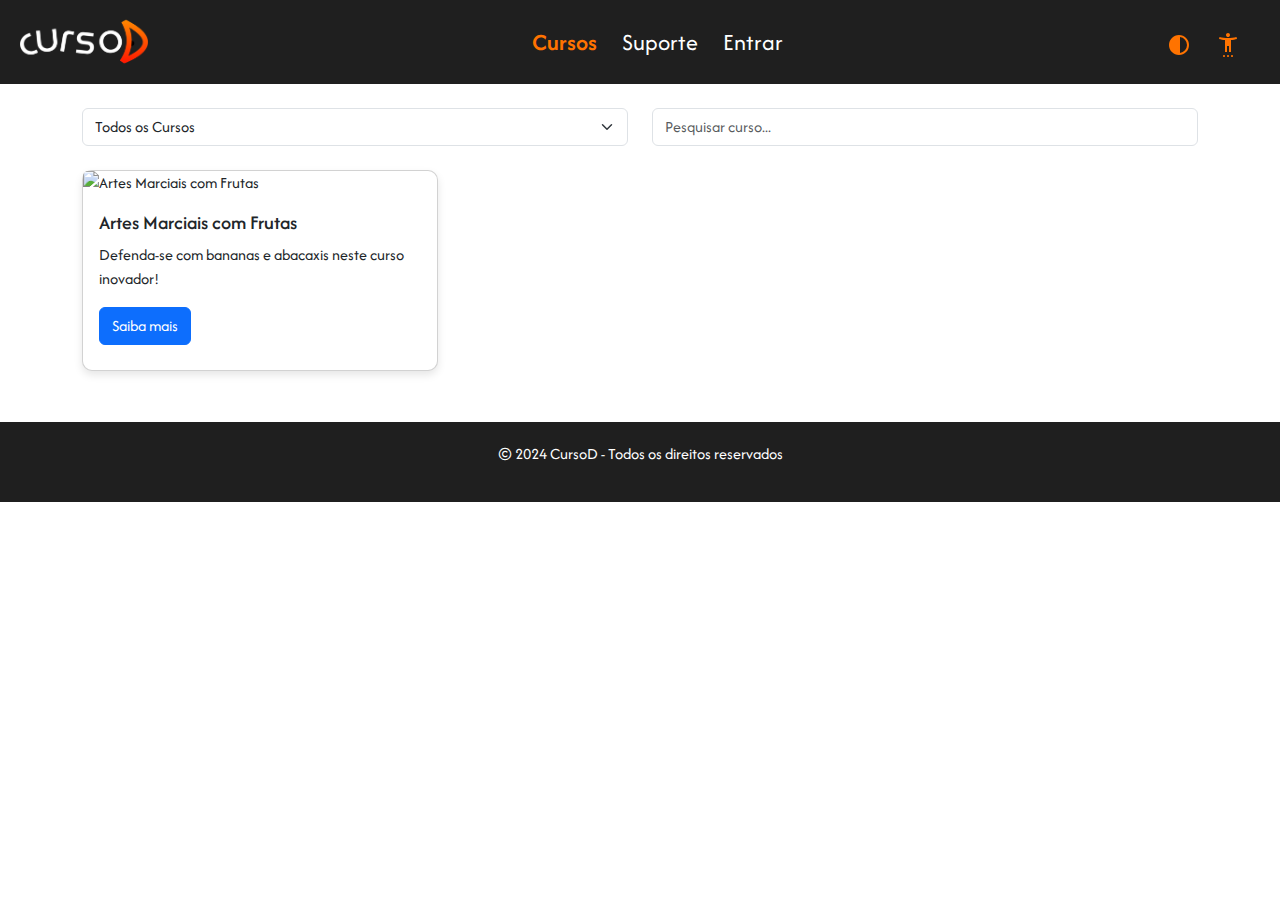
==== pages/cursos.html @ c100751e "ajustando links de pastas e arquivos, e organizando arquivos" ====
<!DOCTYPE html>
<html lang="pt-br">

<head>
  <meta charset="UTF-8">
  <meta name="viewport" content="width=device-width, initial-scale=1.0">
  <title>CursoD - Catálogo</title>

  <link href="https://cdn.jsdelivr.net/npm/bootstrap@5.3.0/dist/css/bootstrap.min.css" rel="stylesheet">
  <link href="/pages/customs/style.css" rel="stylesheet">

</head>

<body class="light-mode">

  <!-- Header -->
  <header class="header">
    <a href="/pages/index.html" class="logo"><img src="/icons/cursod-black.png"></a>
    <nav>
      <a id="cursos" style="color:rgb(255, 115, 0); font-weight:600; cursor:default">Cursos</a>
      <a href="/pages/suporte.html" id="suporte">Suporte</a>
      <a href="/pages/entrar.html" id="entrar">Entrar</a>
    </nav>
    <div>
      <a title="Acessibilidade" onclick="toggleMode()" id="modo"><img src="/icons/modo.svg"></a>
      <a title="Acessibilidade" onclick="openAcessibilidade()" id="acessibilidade"><img src="/icons/acessibilidade.svg"></a>
    </div>
  </header>

  <!-- Acessibilidade Menu -->
  <div class="acessibilidade-menu d-none" id="acessibilidadeMenu">
    <button class="btn btn-dark" onclick="toggleDaltonismo()">Modo Daltonismo</button>
    <button class="btn btn-dark" onclick="toggleCegos()">Modo Cegos</button>
  </div>

  <!-- Filtros e Pesquisa -->
  <section class="container my-4">
    <div class="row mb-3">
      <div class="col-md-6">
        <select id="filter" class="form-select" onchange="filterCourses()">
          <option value="all" selected>Todos os Cursos</option>
          <option value="defesa">Defesa Pessoal</option>
          <option value="culinaria">Culinária</option>
          <option value="arte">Arte</option>
          <option value="desenvolvimento-pessoal">Desenvolvimento Pessoal</option>
        </select>
      </div>
      <div class="col-md-6">
        <input type="text" id="search" class="form-control" placeholder="Pesquisar curso..." onkeyup="searchCourses()">
      </div>
    </div>
  </section>

  <!-- Lista de Cursos -->
  <section class="container">
    <div class="row" id="coursesList">
      <!-- Card 1 -->
      <div class="col-md-4 course-card" data-type="defesa">
        <div class="card card-custom">
          <img src="fruit-martial-arts.jpg" class="card-img-top" alt="Artes Marciais com Frutas">
          <div class="card-body">
            <h5 class="card-title">Artes Marciais com Frutas</h5>
            <p class="card-text">Defenda-se com bananas e abacaxis neste curso inovador!</p>
            <a href="#" class="btn btn-primary">Saiba mais</a>
          </div>
        </div>
      </div>
      <!-- Outros cursos... -->
    </div>
  </section>

  <footer class="footer">
    <p>&copy; 2024 CursoD - Todos os direitos reservados</p>
  </footer>

  <script src="https://cdn.jsdelivr.net/npm/bootstrap@5.3.0/dist/js/bootstrap.bundle.min.js"></script>
  <script src="/pages/customs/custom.js"></script>
</body>

</html>
---- pages/customs/style.css ----
@import url('https://fonts.googleapis.com/css2?family=Afacad+Flux:wght@100..1000&display=swap');

body {
    font-family: 'Afacad Flux', sans-serif;
    margin: 0;
    padding: 0;
    overflow-x: hidden;
}

.header {
    background-color: #1f1f1f;
    color: white;
    padding: 10px 20px;
    display: flex;
    justify-content: space-between;
    align-items: center;
    font-size: 1.5rem;
}

.header a {
    color: white;
    margin-right: 20px;
    text-decoration: none;
}

.header a:hover {
    color: rgb(255, 115, 0);
    font-weight: 600;
    cursor: pointer;
}

.header img {
    max-width: 8rem;
}

.toggle-mode {
    margin-left: 20px;
}

.footer {
    background-color: #1f1f1f;
    color: white;
    text-align: center;
    padding: 20px;
    position: relative;
    width: 100%;
    margin-top: 40px;
}

.card-custom {
    border-radius: 10px;
    box-shadow: 0 4px 8px rgba(0, 0, 0, 0.1);
    margin-bottom: 20px;
}

.dark-mode {
    color: #fff;

    .header {
        background-color: #fff;
        color: #1f1f1f;
    }

    .header a {
        color: #1f1f1f;
    }

    .header a:hover {
        color: rgb(255, 115, 0);
        font-weight: 600;
    }
}

.light-mode {
    background-color: #fff;
    color: #1f1f1f;
}

/* Acessibilidade */
.acessibilidade-menu {
    position: fixed;
    top: 6rem;
    right: 0.4rem;
    z-index: 1700;
    margin-bottom: 1rem;
    width: 10rem;
}

.btn-acessibilidade {
    margin-left: 10px;
}

/* Centraliza logo e slogan */
.main-container {
    display: flex;
    flex-direction: column;
    margin-top: 10rem;
    justify-content:unset;
    align-items: center;
    height: 50vh;
    text-align: center;
}

.main-container img {
    max-width: 40rem;
    margin-bottom: 20px;
}

.logo-container{
    height: 30vh;
}

.slogan {
    font-size: 2.5rem;
    color: #333;
}

/* Seções de navegação */
.section {
    padding: 80px 20px;
    text-align: center;
    background-color: #1f1f1f;
    margin-top: 10rem;
    justify-content:unset;
    color: #1f1f1f;
    height: 100%;
    transition: background-color 0.7s ease;
    background: linear-gradient(to bottom, #fff, #9b9b9b 25%, #1f1f1f 80%);
}

.section:nth-of-type(even) {
    background-color: #fff;
}

.section h5 {
    font-size: 2.3rem;
    font-weight: 600;
    color: rgb(255, 115, 0);
    margin-bottom: 1rem;
}

.section h2 {
    font-size: 3rem;
    font-weight: 700;
    color: rgb(255, 115, 0);
    margin-bottom: 3rem;
}

.section p {
    font-size: 2rem;
    margin-bottom: 20px;
}

.section a {
    font-size: 1.1rem;
    color: rgb(255, 115, 0);
    text-decoration: none;
}

.section a:hover {
    text-decoration: underline;
}

.card-grid{
    margin-top: 8rem;
}

.card {
    height: 95%;
}

.footer {
    background-color: #1f1f1f;
    color: white;
    text-align: center;
    padding: 20px;
}
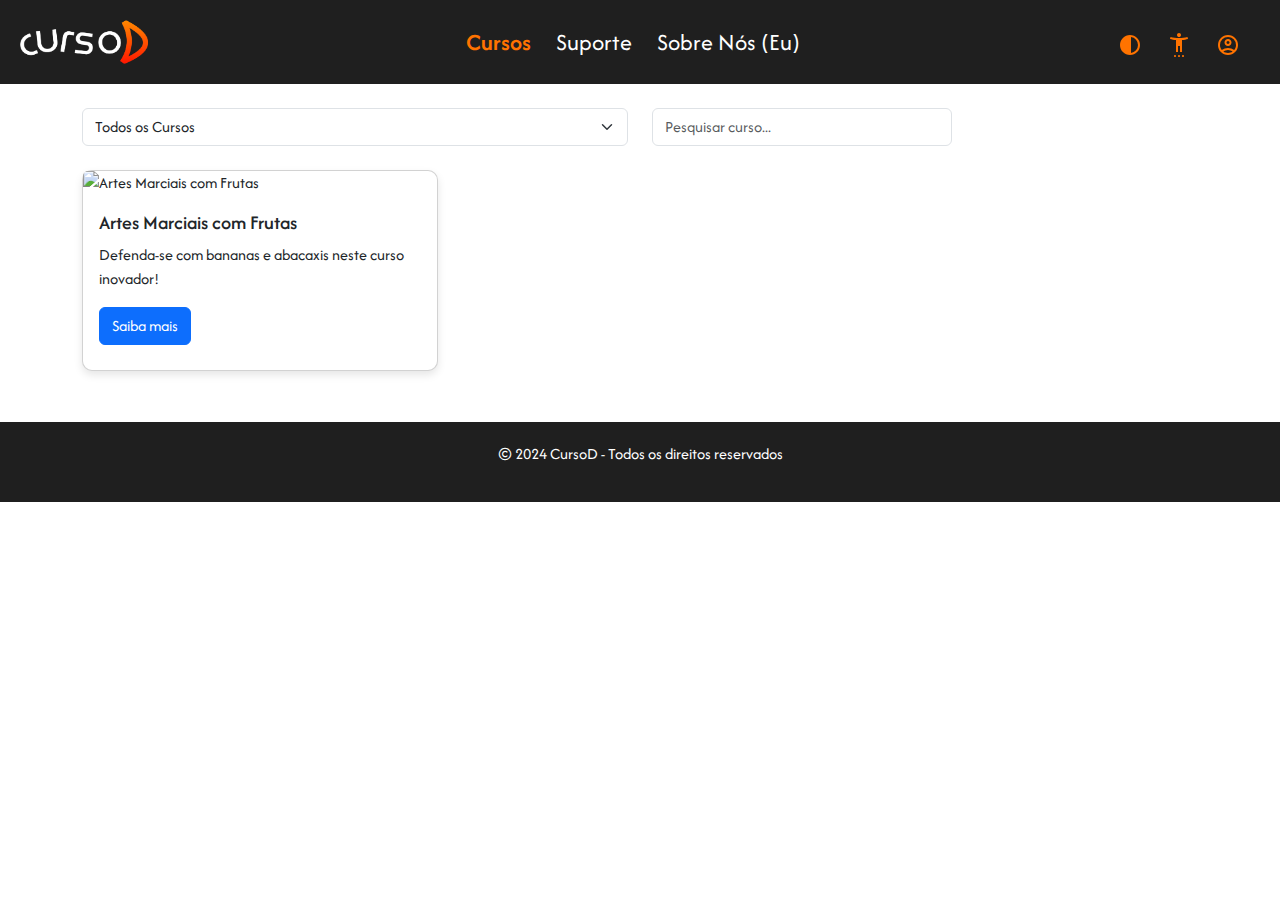
==== commit 9f1b346c: "fazendo funcionalidades" ====
--- a/pages/cursos.html
+++ b/pages/cursos.html
@@ -15,15 +15,19 @@
 
   <!-- Header -->
   <header class="header">
-    <a href="/pages/index.html" class="logo"><img src="/icons/cursod-black.png"></a>
+    <a href="/pages/index.html" class="logo"><img id="logo-header" src="/icons/cursod-black.png" alt="Logo"></a>
     <nav>
       <a id="cursos" style="color:rgb(255, 115, 0); font-weight:600; cursor:default">Cursos</a>
       <a href="/pages/suporte.html" id="suporte">Suporte</a>
-      <a href="/pages/entrar.html" id="entrar">Entrar</a>
+      <a href="https://github.com/vlcelo" id="entrar" target="_blank">Sobre Nós (Eu)</a>
     </nav>
     <div>
-      <a title="Acessibilidade" onclick="toggleMode()" id="modo"><img src="/icons/modo.svg"></a>
-      <a title="Acessibilidade" onclick="openAcessibilidade()" id="acessibilidade"><img src="/icons/acessibilidade.svg"></a>
+      <a title="Acessibilidade" onclick="toggleMode()" id="modo"><img src="/icons/modo.svg" alt="Modo"></a>
+      <a title="Acessibilidade" onclick="openAcessibilidade()" id="acessibilidade"><img src="/icons/acessibilidade.svg" alt="Acessibilidade"></a>
+      <a href="/pages/entrar.html" title="Perfil" id="perfil" onmouseover="showTooltip(event)" onmouseout="hideTooltip()">
+          <img src="/icons/perfil.svg" alt="Perfil">
+          <span id="tooltip" class="tooltip"></span>
+      </a>
     </div>
   </header>
 
@@ -77,4 +81,4 @@
   <script src="/pages/customs/custom.js"></script>
 </body>
 
-</html>+</html>
--- a/pages/customs/style.css
+++ b/pages/customs/style.css
@@ -37,6 +37,14 @@
     margin-left: 20px;
 }
 
+.dropdown-menu {
+    margin-top: 10px;
+}
+
+.dropdown-menu a {
+    color: rgb(255, 115, 0);
+}
+
 .footer {
     background-color: #1f1f1f;
     color: white;
@@ -53,22 +61,42 @@
     margin-bottom: 20px;
 }
 
-.dark-mode {
-    color: #fff;
-
-    .header {
-        background-color: #fff;
-        color: #1f1f1f;
-    }
-
-    .header a {
-        color: #1f1f1f;
-    }
-
-    .header a:hover {
-        color: rgb(255, 115, 0);
-        font-weight: 600;
-    }
+/* Modo Claro */
+body.light-mode {
+    background: #fff;
+    color: #000;
+}
+
+body.light-mode header {
+    background-color: #1f1f1f;
+    color: #fff;
+}
+
+body.light-mode header a {
+    color: #fff;
+}
+
+/* Modo Escuro */
+body.dark-mode {
+    background: #1f1f1f;
+    color: #fff;
+}
+
+body.dark-mode header {
+    background-color: #fff;
+    color: #1f1f1f;
+}
+
+body.dark-mode header a {
+    color: #1f1f1f;
+}
+
+body.dark-mode .section {
+    background: linear-gradient(to top, #fff, #9b9b9b 25%, #1f1f1f 80%);
+}
+
+body.dark-mode .slogan p {
+    color: #fff;
 }
 
 .light-mode {
@@ -95,7 +123,7 @@
     display: flex;
     flex-direction: column;
     margin-top: 10rem;
-    justify-content:unset;
+    justify-content: unset;
     align-items: center;
     height: 50vh;
     text-align: center;
@@ -106,14 +134,14 @@
     margin-bottom: 20px;
 }
 
-.logo-container{
+.logo-container {
     height: 30vh;
 }
 
 .slogan {
     font-size: 2.5rem;
-    color: #333;
-}
+}
+
 
 /* Seções de navegação */
 .section {
@@ -121,7 +149,7 @@
     text-align: center;
     background-color: #1f1f1f;
     margin-top: 10rem;
-    justify-content:unset;
+    justify-content: unset;
     color: #1f1f1f;
     height: 100%;
     transition: background-color 0.7s ease;
@@ -161,7 +189,7 @@
     text-decoration: underline;
 }
 
-.card-grid{
+.card-grid {
     margin-top: 8rem;
 }
 
@@ -169,9 +197,93 @@
     height: 95%;
 }
 
+.login-container {
+    display: flex;
+    justify-content: center;
+    /* Centraliza horizontalmente */
+    align-items: center;
+    /* Centraliza verticalmente */
+    height: 79vh;
+    /* Usa 100% da altura da viewport */
+    max-width: 100%;
+    /* Ajusta a largura conforme necessário */
+    margin: 0 auto;
+    /* Centraliza horizontalmente */
+    padding: 20px;
+    /* Adiciona espaçamento interno */
+}
+
+#formulario {
+    display: flex;
+    flex-direction: column;
+    justify-content: center;
+    /* Centraliza o conteúdo do formulário */
+    align-items: center;
+    text-align: center;
+}
+
+input.form-control {
+    width: 300px;
+    /* Ajuste a largura conforme necessário */
+    max-width: 100%;
+    /* Garante que não ultrapasse a largura do contêiner */
+}
+
+.login-container h2 {
+    text-align: center;
+    margin-bottom: 1.5rem;
+}
+
+.error-message {
+    color: red;
+    text-align: center;
+}
+
+.btn-logout {
+    display: none;
+    margin-top: 1rem;
+}
+
+.btn-login {
+    width: 100%;
+}
+
+.options {
+    text-align: center;
+    margin-top: 1rem;
+}
+
+.options a {
+    display: block;
+    margin-bottom: 0.5rem;
+    color: #007bff;
+    text-decoration: none;
+}
+
+.options a:hover {
+    text-decoration: underline;
+}
+
+/* Modal */
+.modal-content {
+    padding: 1rem;
+}
+
 .footer {
     background-color: #1f1f1f;
     color: white;
     text-align: center;
     padding: 20px;
+}
+
+/* Estilo para o tooltip */
+.tooltip {
+    position: absolute;
+    background-color: #333;
+    color: #fff;
+    border-radius: 5px;
+    padding: 5px;
+    display: none;
+    /* Inicialmente oculto */
+    z-index: 1000;
 }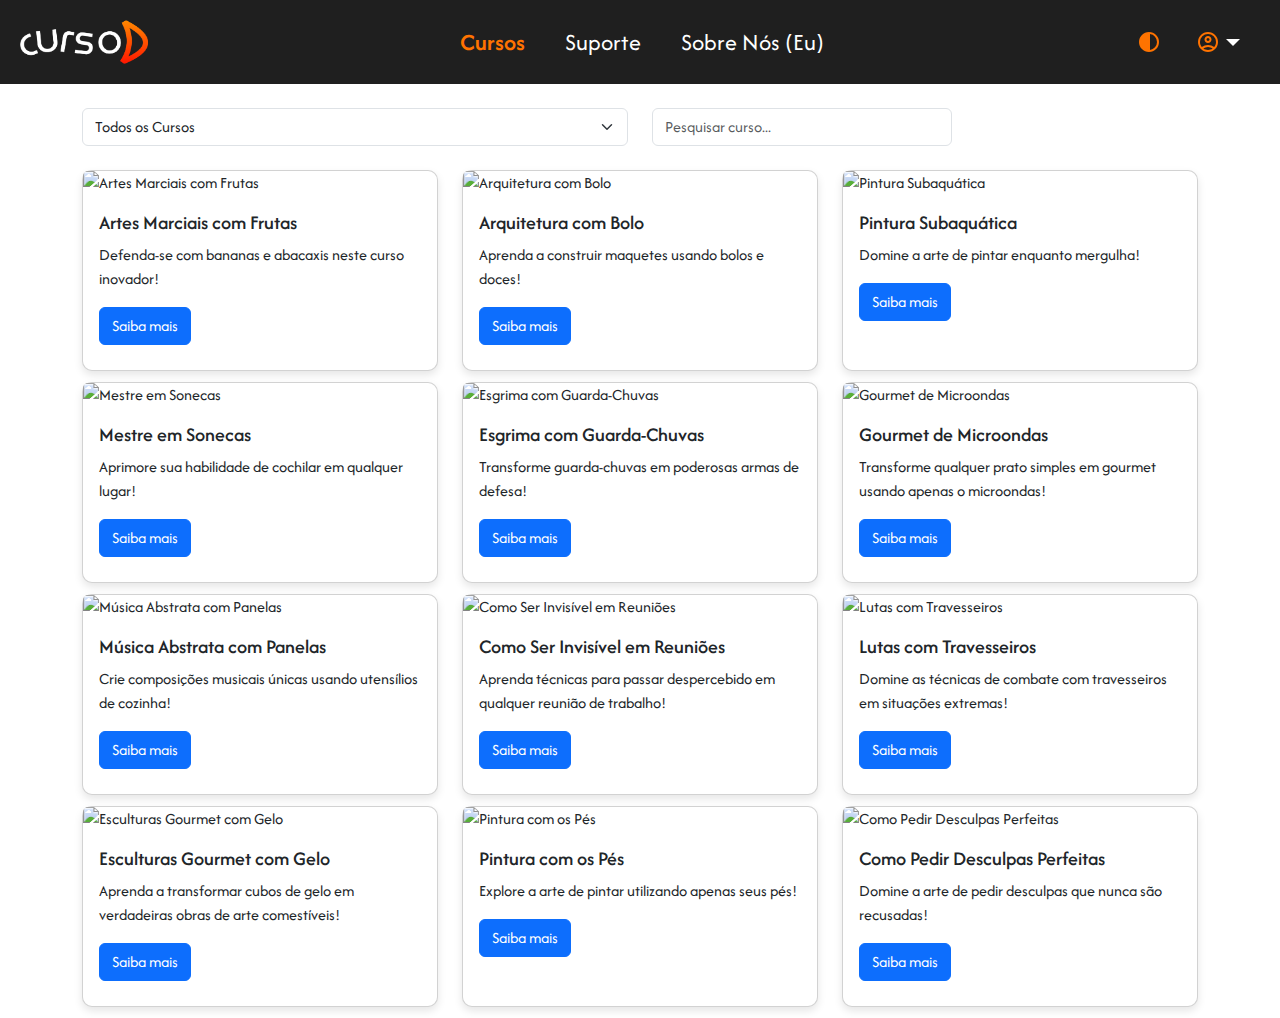
==== commit ded1dc99: "ajustando funcionalidade e páginas" ====
--- a/pages/cursos.html
+++ b/pages/cursos.html
@@ -22,12 +22,18 @@
       <a href="https://github.com/vlcelo" id="entrar" target="_blank">Sobre Nós (Eu)</a>
     </nav>
     <div>
-      <a title="Acessibilidade" onclick="toggleMode()" id="modo"><img src="/icons/modo.svg" alt="Modo"></a>
-      <a title="Acessibilidade" onclick="openAcessibilidade()" id="acessibilidade"><img src="/icons/acessibilidade.svg" alt="Acessibilidade"></a>
-      <a href="/pages/entrar.html" title="Perfil" id="perfil" onmouseover="showTooltip(event)" onmouseout="hideTooltip()">
-          <img src="/icons/perfil.svg" alt="Perfil">
-          <span id="tooltip" class="tooltip"></span>
-      </a>
+      <a title="Modo Claro/Escuro" onclick="toggleMode()" id="modo"><img src="/icons/modo.svg"></a>
+      <!-- Dropdown de perfil -->
+      <div class="dropdown">
+        <a title="Perfil" id="perfilIcon" class="dropdown-toggle" role="button" data-bs-toggle="dropdown"
+          aria-expanded="false">
+          <img src="/icons/perfil.svg">
+        </a>
+        <ul class="dropdown-menu dropdown-menu-end" aria-labelledby="perfilIcon">
+          <li><a class="dropdown-item" href="/pages/entrar.html">Entrar</a></li>
+          <li><a class="dropdown-item" href="/pages/index.html">Sair</a></li>
+        </ul>
+      </div>
     </div>
   </header>
 
@@ -69,16 +75,145 @@
           </div>
         </div>
       </div>
-      <!-- Outros cursos... -->
+
+      <!-- Card 2 -->
+      <div class="col-md-4 course-card" data-type="culinaria">
+        <div class="card card-custom">
+          <img src="cake-architecture.jpg" class="card-img-top" alt="Arquitetura com Bolo">
+          <div class="card-body">
+            <h5 class="card-title">Arquitetura com Bolo</h5>
+            <p class="card-text">Aprenda a construir maquetes usando bolos e doces!</p>
+            <a href="#" class="btn btn-primary">Saiba mais</a>
+          </div>
+        </div>
+      </div>
+
+      <!-- Card 3 -->
+      <div class="col-md-4 course-card" data-type="arte">
+        <div class="card card-custom">
+          <img src="underwater-painting.jpg" class="card-img-top" alt="Pintura Subaquática">
+          <div class="card-body">
+            <h5 class="card-title">Pintura Subaquática</h5>
+            <p class="card-text">Domine a arte de pintar enquanto mergulha!</p>
+            <a href="#" class="btn btn-primary">Saiba mais</a>
+          </div>
+        </div>
+      </div>
+
+      <!-- Card 4 -->
+      <div class="col-md-4 course-card" data-type="desenvolvimento-pessoal">
+        <div class="card card-custom">
+          <img src="nap-master.jpg" class="card-img-top" alt="Mestre em Sonecas">
+          <div class="card-body">
+            <h5 class="card-title">Mestre em Sonecas</h5>
+            <p class="card-text">Aprimore sua habilidade de cochilar em qualquer lugar!</p>
+            <a href="#" class="btn btn-primary">Saiba mais</a>
+          </div>
+        </div>
+      </div>
+
+      <!-- Card 5 -->
+      <div class="col-md-4 course-card" data-type="defesa">
+        <div class="card card-custom">
+          <img src="umbrella-fencing.jpg" class="card-img-top" alt="Esgrima com Guarda-Chuvas">
+          <div class="card-body">
+            <h5 class="card-title">Esgrima com Guarda-Chuvas</h5>
+            <p class="card-text">Transforme guarda-chuvas em poderosas armas de defesa!</p>
+            <a href="#" class="btn btn-primary">Saiba mais</a>
+          </div>
+        </div>
+      </div>
+
+      <!-- Card 6 -->
+      <div class="col-md-4 course-card" data-type="culinaria">
+        <div class="card card-custom">
+          <img src="microwave-gourmet.jpg" class="card-img-top" alt="Gourmet de Microondas">
+          <div class="card-body">
+            <h5 class="card-title">Gourmet de Microondas</h5>
+            <p class="card-text">Transforme qualquer prato simples em gourmet usando apenas o microondas!</p>
+            <a href="#" class="btn btn-primary">Saiba mais</a>
+          </div>
+        </div>
+      </div>
+
+      <!-- Card 7 -->
+      <div class="col-md-4 course-card" data-type="arte">
+        <div class="card card-custom">
+          <img src="abstract-music.jpg" class="card-img-top" alt="Música Abstrata com Panelas">
+          <div class="card-body">
+            <h5 class="card-title">Música Abstrata com Panelas</h5>
+            <p class="card-text">Crie composições musicais únicas usando utensílios de cozinha!</p>
+            <a href="#" class="btn btn-primary">Saiba mais</a>
+          </div>
+        </div>
+      </div>
+
+      <!-- Card 8 -->
+      <div class="col-md-4 course-card" data-type="desenvolvimento-pessoal">
+        <div class="card card-custom">
+          <img src="how-to-be-invisible.jpg" class="card-img-top" alt="Como Ser Invisível em Reuniões">
+          <div class="card-body">
+            <h5 class="card-title">Como Ser Invisível em Reuniões</h5>
+            <p class="card-text">Aprenda técnicas para passar despercebido em qualquer reunião de trabalho!</p>
+            <a href="#" class="btn btn-primary">Saiba mais</a>
+          </div>
+        </div>
+      </div>
+
+      <!-- Card 9 -->
+      <div class="col-md-4 course-card" data-type="defesa">
+        <div class="card card-custom">
+          <img src="pillow-fighting.jpg" class="card-img-top" alt="Lutas com Travesseiros">
+          <div class="card-body">
+            <h5 class="card-title">Lutas com Travesseiros</h5>
+            <p class="card-text">Domine as técnicas de combate com travesseiros em situações extremas!</p>
+            <a href="#" class="btn btn-primary">Saiba mais</a>
+          </div>
+        </div>
+      </div>
+
+      <!-- Card 10 -->
+      <div class="col-md-4 course-card" data-type="culinaria">
+        <div class="card card-custom">
+          <img src="gourmet-ice.jpg" class="card-img-top" alt="Esculturas Gourmet com Gelo">
+          <div class="card-body">
+            <h5 class="card-title">Esculturas Gourmet com Gelo</h5>
+            <p class="card-text">Aprenda a transformar cubos de gelo em verdadeiras obras de arte comestíveis!</p>
+            <a href="#" class="btn btn-primary">Saiba mais</a>
+          </div>
+        </div>
+      </div>
+
+      <!-- Card 11 -->
+      <div class="col-md-4 course-card" data-type="arte">
+        <div class="card card-custom">
+          <img src="finger-painting.jpg" class="card-img-top" alt="Pintura com os Pés">
+          <div class="card-body">
+            <h5 class="card-title">Pintura com os Pés</h5>
+            <p class="card-text">Explore a arte de pintar utilizando apenas seus pés!</p>
+            <a href="#" class="btn btn-primary">Saiba mais</a>
+          </div>
+        </div>
+      </div>
+
+      <!-- Card 12 -->
+      <div class="col-md-4 course-card" data-type="desenvolvimento-pessoal">
+        <div class="card card-custom">
+          <img src="perfect-apologies.jpg" class="card-img-top" alt="Como Pedir Desculpas Perfeitas">
+          <div class="card-body">
+            <h5 class="card-title">Como Pedir Desculpas Perfeitas</h5>
+            <p class="card-text">Domine a arte de pedir desculpas que nunca são recusadas!</p>
+            <a href="#" class="btn btn-primary">Saiba mais</a>
+          </div>
+        </div>
+      </div>
+
     </div>
   </section>
 
-  <footer class="footer">
-    <p>&copy; 2024 CursoD - Todos os direitos reservados</p>
-  </footer>
-
   <script src="https://cdn.jsdelivr.net/npm/bootstrap@5.3.0/dist/js/bootstrap.bundle.min.js"></script>
-  <script src="/pages/customs/custom.js"></script>
+  <script src="/pages/customs/script.js"></script>
+
 </body>
 
 </html>
--- a/pages/customs/style.css
+++ b/pages/customs/style.css
@@ -7,20 +7,24 @@
     overflow-x: hidden;
 }
 
+/* Header container geral */
 .header {
     background-color: #1f1f1f;
     color: white;
     padding: 10px 20px;
     display: flex;
-    justify-content: space-between;
-    align-items: center;
+    justify-content: space-between; /* Distribui os itens com espaço entre eles */
+    align-items: center; /* Alinha verticalmente no centro */
     font-size: 1.5rem;
 }
 
+/* Links do header */
 .header a {
     color: white;
     margin-right: 20px;
     text-decoration: none;
+    display: flex;
+    align-items: center; /* Garante que os ícones estejam alinhados ao centro */
 }
 
 .header a:hover {
@@ -29,16 +33,42 @@
     cursor: pointer;
 }
 
+/* Estilo da logo */
 .header img {
     max-width: 8rem;
 }
 
+/* Espaçamento entre os ícones e navegação */
+.header nav {
+    display: flex;
+    gap: 20px; /* Espaçamento entre os links */
+}
+
+/* Ícones de modo, acessibilidade, perfil */
+.header div {
+    display: flex;
+    align-items: center;
+    gap: 15px; /* Espaçamento entre os ícones */
+}
+
 .toggle-mode {
     margin-left: 20px;
 }
 
 .dropdown-menu {
-    margin-top: 10px;
+    display: none;
+    right: 0;
+    background-color: #1f1f1f;
+    box-shadow: 0 8px 16px rgba(0, 0, 0, 0.2);
+}
+
+.dropdown-item {
+    color: white; /* Texto branco para os itens */
+  }
+
+
+.dropdown-menu.show {
+    display: block;
 }
 
 .dropdown-menu a {
@@ -92,7 +122,7 @@
 }
 
 body.dark-mode .section {
-    background: linear-gradient(to top, #fff, #9b9b9b 25%, #1f1f1f 80%);
+    background: #fff;
 }
 
 body.dark-mode .slogan p {
@@ -153,7 +183,7 @@
     color: #1f1f1f;
     height: 100%;
     transition: background-color 0.7s ease;
-    background: linear-gradient(to bottom, #fff, #9b9b9b 25%, #1f1f1f 80%);
+    background: 1f1f1f;
 }
 
 .section:nth-of-type(even) {
@@ -200,33 +230,24 @@
 .login-container {
     display: flex;
     justify-content: center;
-    /* Centraliza horizontalmente */
-    align-items: center;
-    /* Centraliza verticalmente */
+    align-items: center;
     height: 79vh;
-    /* Usa 100% da altura da viewport */
     max-width: 100%;
-    /* Ajusta a largura conforme necessário */
     margin: 0 auto;
-    /* Centraliza horizontalmente */
     padding: 20px;
-    /* Adiciona espaçamento interno */
 }
 
 #formulario {
     display: flex;
     flex-direction: column;
     justify-content: center;
-    /* Centraliza o conteúdo do formulário */
     align-items: center;
     text-align: center;
 }
 
 input.form-control {
     width: 300px;
-    /* Ajuste a largura conforme necessário */
     max-width: 100%;
-    /* Garante que não ultrapasse a largura do contêiner */
 }
 
 .login-container h2 {
@@ -256,7 +277,7 @@
 .options a {
     display: block;
     margin-bottom: 0.5rem;
-    color: #007bff;
+    color: rgb(255, 115, 0);
     text-decoration: none;
 }
 
@@ -267,6 +288,7 @@
 /* Modal */
 .modal-content {
     padding: 1rem;
+    justify-content: center;
 }
 
 .footer {
@@ -274,16 +296,4 @@
     color: white;
     text-align: center;
     padding: 20px;
-}
-
-/* Estilo para o tooltip */
-.tooltip {
-    position: absolute;
-    background-color: #333;
-    color: #fff;
-    border-radius: 5px;
-    padding: 5px;
-    display: none;
-    /* Inicialmente oculto */
-    z-index: 1000;
 }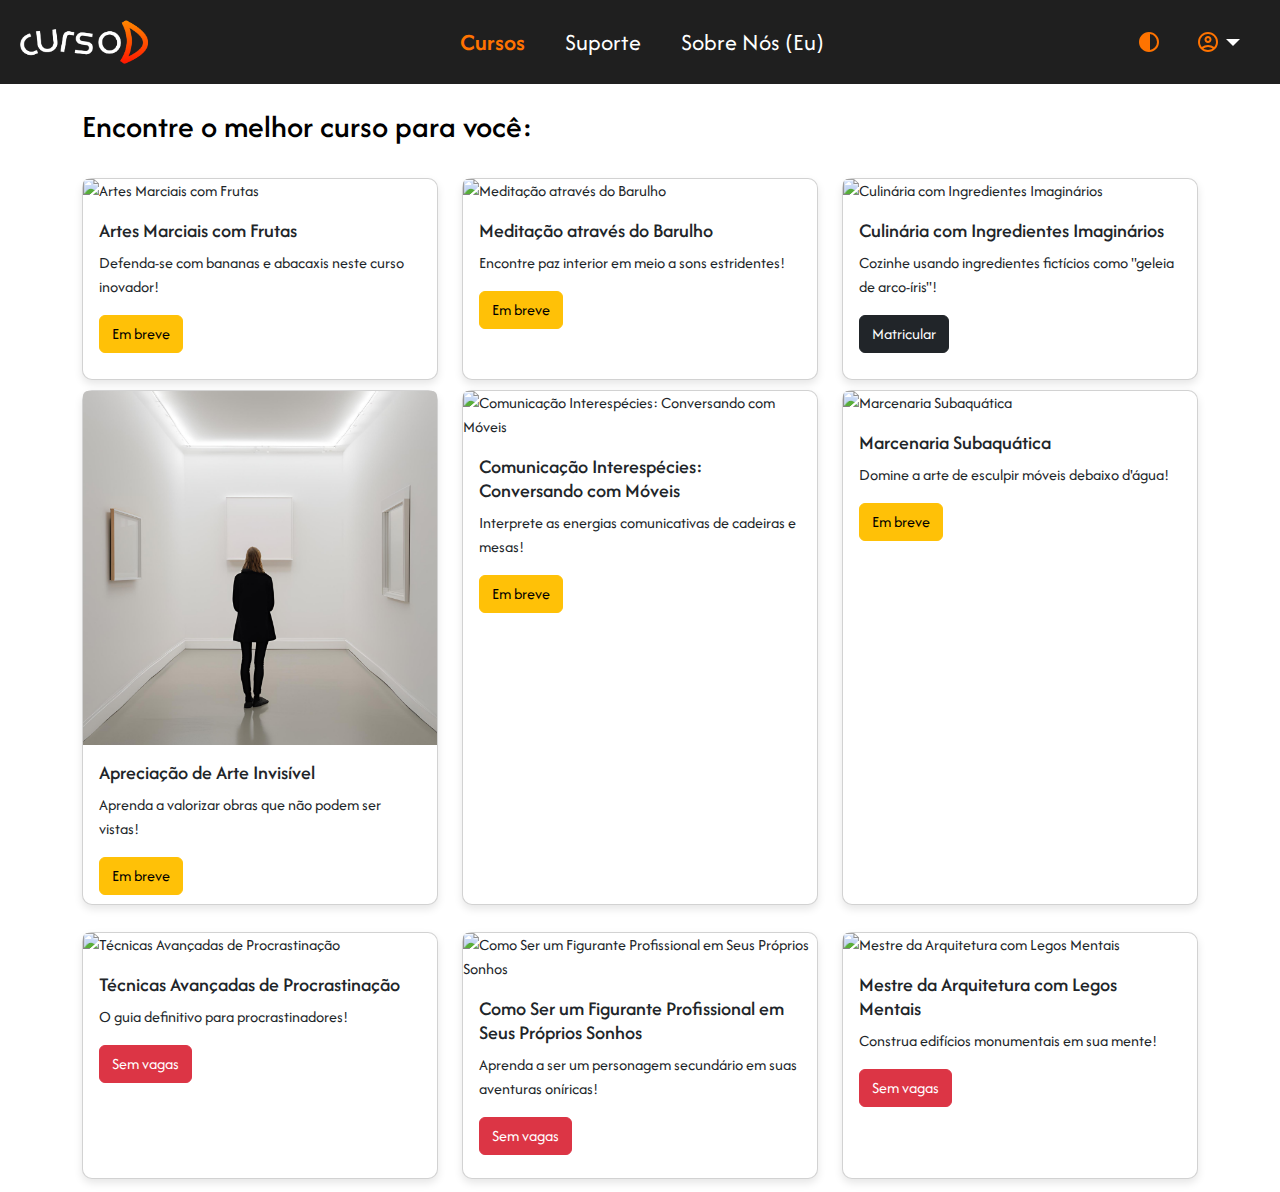
==== commit b9e691e7: "finalizando, tirando inutilidades e add fotos" ====
--- a/pages/cursos.html
+++ b/pages/cursos.html
@@ -37,29 +37,13 @@
     </div>
   </header>
 
-  <!-- Acessibilidade Menu -->
-  <div class="acessibilidade-menu d-none" id="acessibilidadeMenu">
-    <button class="btn btn-dark" onclick="toggleDaltonismo()">Modo Daltonismo</button>
-    <button class="btn btn-dark" onclick="toggleCegos()">Modo Cegos</button>
+  <br>
+  <!-- Filtro de Cursos -->
+  <div class="container">
+    <h2 for="cursos">Encontre o melhor curso para você:</h2>
   </div>
 
-  <!-- Filtros e Pesquisa -->
-  <section class="container my-4">
-    <div class="row mb-3">
-      <div class="col-md-6">
-        <select id="filter" class="form-select" onchange="filterCourses()">
-          <option value="all" selected>Todos os Cursos</option>
-          <option value="defesa">Defesa Pessoal</option>
-          <option value="culinaria">Culinária</option>
-          <option value="arte">Arte</option>
-          <option value="desenvolvimento-pessoal">Desenvolvimento Pessoal</option>
-        </select>
-      </div>
-      <div class="col-md-6">
-        <input type="text" id="search" class="form-control" placeholder="Pesquisar curso..." onkeyup="searchCourses()">
-      </div>
-    </div>
-  </section>
+  <br>
 
   <!-- Lista de Cursos -->
   <section class="container">
@@ -67,83 +51,84 @@
       <!-- Card 1 -->
       <div class="col-md-4 course-card" data-type="defesa">
         <div class="card card-custom">
-          <img src="fruit-martial-arts.jpg" class="card-img-top" alt="Artes Marciais com Frutas">
+          <img src="/icons/frutas.png" class="card-img-top" alt="Artes Marciais com Frutas">
           <div class="card-body">
             <h5 class="card-title">Artes Marciais com Frutas</h5>
             <p class="card-text">Defenda-se com bananas e abacaxis neste curso inovador!</p>
-            <a href="#" class="btn btn-primary">Saiba mais</a>
+            <a href="#" class="btn btn-warning">Em breve</a>
           </div>
         </div>
       </div>
 
       <!-- Card 2 -->
-      <div class="col-md-4 course-card" data-type="culinaria">
+      <div class="col-md-4 course-card" data-type="desenvolvimento-pessoal">
         <div class="card card-custom">
-          <img src="cake-architecture.jpg" class="card-img-top" alt="Arquitetura com Bolo">
+          <img src="/icons/medita.png" class="card-img-top" alt="Meditação através do Barulho">
           <div class="card-body">
-            <h5 class="card-title">Arquitetura com Bolo</h5>
-            <p class="card-text">Aprenda a construir maquetes usando bolos e doces!</p>
-            <a href="#" class="btn btn-primary">Saiba mais</a>
+            <h5 class="card-title">Meditação através do Barulho</h5>
+            <p class="card-text">Encontre paz interior em meio a sons estridentes!</p>
+            <a href="#" class="btn btn-warning">Em breve</a>
           </div>
         </div>
       </div>
-
       <!-- Card 3 -->
-      <div class="col-md-4 course-card" data-type="arte">
+      <div class="col-md-4 course-card" data-type="culinaria">
         <div class="card card-custom">
-          <img src="underwater-painting.jpg" class="card-img-top" alt="Pintura Subaquática">
+          <img src="/icons/culinaria.png" class="card-img-top" alt="Culinária com Ingredientes Imaginários">
           <div class="card-body">
-            <h5 class="card-title">Pintura Subaquática</h5>
-            <p class="card-text">Domine a arte de pintar enquanto mergulha!</p>
-            <a href="#" class="btn btn-primary">Saiba mais</a>
+            <h5 class="card-title">Culinária com Ingredientes Imaginários</h5>
+            <p class="card-text">Cozinhe usando ingredientes fictícios como "geleia de arco-íris"!</p>
+            <button class="btn btn-dark" data-toggle="modal" data-target="#enrollModal"
+              data-course-name="Culinária com Ingredientes Imaginários" data-course-price="R$ 90,00">Matricular</button>
           </div>
         </div>
       </div>
 
       <!-- Card 4 -->
-      <div class="col-md-4 course-card" data-type="desenvolvimento-pessoal">
+      <div class="col-md-4 course-card" data-type="arte">
         <div class="card card-custom">
-          <img src="nap-master.jpg" class="card-img-top" alt="Mestre em Sonecas">
+          <img src="/icons/arteinvi.png" class="card-img-top" alt="Apreciação de Arte Invisível">
           <div class="card-body">
-            <h5 class="card-title">Mestre em Sonecas</h5>
-            <p class="card-text">Aprimore sua habilidade de cochilar em qualquer lugar!</p>
-            <a href="#" class="btn btn-primary">Saiba mais</a>
+            <h5 class="card-title">Apreciação de Arte Invisível</h5>
+            <p class="card-text">Aprenda a valorizar obras que não podem ser vistas!</p>
+            <a href="#" class="btn btn-warning">Em breve</a>
           </div>
         </div>
       </div>
 
       <!-- Card 5 -->
-      <div class="col-md-4 course-card" data-type="defesa">
+      <div class="col-md-4 course-card" data-type="desenvolvimento-pessoal">
         <div class="card card-custom">
-          <img src="umbrella-fencing.jpg" class="card-img-top" alt="Esgrima com Guarda-Chuvas">
+          <img src="/icons/esquiso.png" class="card-img-top"
+            alt="Comunicação Interespécies: Conversando com Móveis">
           <div class="card-body">
-            <h5 class="card-title">Esgrima com Guarda-Chuvas</h5>
-            <p class="card-text">Transforme guarda-chuvas em poderosas armas de defesa!</p>
-            <a href="#" class="btn btn-primary">Saiba mais</a>
+            <h5 class="card-title">Comunicação Interespécies: Conversando com Móveis</h5>
+            <p class="card-text">Interprete as energias comunicativas de cadeiras e mesas!</p>
+            <a href="#" class="btn btn-warning">Em breve</a>
           </div>
         </div>
       </div>
 
       <!-- Card 6 -->
-      <div class="col-md-4 course-card" data-type="culinaria">
+      <div class="col-md-4 course-card" data-type="desenvolvimento-pessoal">
         <div class="card card-custom">
-          <img src="microwave-gourmet.jpg" class="card-img-top" alt="Gourmet de Microondas">
+          <img src="/icons/marcenaria.png" class="card-img-top" alt="Marcenaria Subaquática">
           <div class="card-body">
-            <h5 class="card-title">Gourmet de Microondas</h5>
-            <p class="card-text">Transforme qualquer prato simples em gourmet usando apenas o microondas!</p>
-            <a href="#" class="btn btn-primary">Saiba mais</a>
+            <h5 class="card-title">Marcenaria Subaquática</h5>
+            <p class="card-text">Domine a arte de esculpir móveis debaixo d'água!</p>
+            <a href="#" class="btn btn-warning">Em breve</a>
           </div>
         </div>
       </div>
 
       <!-- Card 7 -->
-      <div class="col-md-4 course-card" data-type="arte">
+      <div class="col-md-4 course-card" data-type="desenvolvimento-pessoal">
         <div class="card card-custom">
-          <img src="abstract-music.jpg" class="card-img-top" alt="Música Abstrata com Panelas">
+          <img src="/icons/porcastina.png" class="card-img-top" alt="Técnicas Avançadas de Procrastinação">
           <div class="card-body">
-            <h5 class="card-title">Música Abstrata com Panelas</h5>
-            <p class="card-text">Crie composições musicais únicas usando utensílios de cozinha!</p>
-            <a href="#" class="btn btn-primary">Saiba mais</a>
+            <h5 class="card-title">Técnicas Avançadas de Procrastinação</h5>
+            <p class="card-text">O guia definitivo para procrastinadores!</p>
+            <a href="#" class="btn btn-danger">Sem vagas</a>
           </div>
         </div>
       </div>
@@ -151,69 +136,64 @@
       <!-- Card 8 -->
       <div class="col-md-4 course-card" data-type="desenvolvimento-pessoal">
         <div class="card card-custom">
-          <img src="how-to-be-invisible.jpg" class="card-img-top" alt="Como Ser Invisível em Reuniões">
+          <img src="/icons/sonhos.png" class="card-img-top"
+            alt="Como Ser um Figurante Profissional em Seus Próprios Sonhos">
           <div class="card-body">
-            <h5 class="card-title">Como Ser Invisível em Reuniões</h5>
-            <p class="card-text">Aprenda técnicas para passar despercebido em qualquer reunião de trabalho!</p>
-            <a href="#" class="btn btn-primary">Saiba mais</a>
+            <h5 class="card-title">Como Ser um Figurante Profissional em Seus Próprios Sonhos</h5>
+            <p class="card-text">Aprenda a ser um personagem secundário em suas aventuras oníricas!</p>
+            <a href="#" class="btn btn-danger">Sem vagas</a>
           </div>
         </div>
       </div>
 
       <!-- Card 9 -->
-      <div class="col-md-4 course-card" data-type="defesa">
+      <div class="col-md-4 course-card" data-type="arte">
         <div class="card card-custom">
-          <img src="pillow-fighting.jpg" class="card-img-top" alt="Lutas com Travesseiros">
+          <img src="/icons/lego.png" class="card-img-top" alt="Mestre da Arquitetura com Legos Mentais">
           <div class="card-body">
-            <h5 class="card-title">Lutas com Travesseiros</h5>
-            <p class="card-text">Domine as técnicas de combate com travesseiros em situações extremas!</p>
-            <a href="#" class="btn btn-primary">Saiba mais</a>
+            <h5 class="card-title">Mestre da Arquitetura com Legos Mentais</h5>
+            <p class="card-text">Construa edifícios monumentais em sua mente!</p>
+            <a href="#" class="btn btn-danger">Sem vagas</a>
           </div>
         </div>
       </div>
-
-      <!-- Card 10 -->
-      <div class="col-md-4 course-card" data-type="culinaria">
-        <div class="card card-custom">
-          <img src="gourmet-ice.jpg" class="card-img-top" alt="Esculturas Gourmet com Gelo">
-          <div class="card-body">
-            <h5 class="card-title">Esculturas Gourmet com Gelo</h5>
-            <p class="card-text">Aprenda a transformar cubos de gelo em verdadeiras obras de arte comestíveis!</p>
-            <a href="#" class="btn btn-primary">Saiba mais</a>
-          </div>
-        </div>
-      </div>
-
-      <!-- Card 11 -->
-      <div class="col-md-4 course-card" data-type="arte">
-        <div class="card card-custom">
-          <img src="finger-painting.jpg" class="card-img-top" alt="Pintura com os Pés">
-          <div class="card-body">
-            <h5 class="card-title">Pintura com os Pés</h5>
-            <p class="card-text">Explore a arte de pintar utilizando apenas seus pés!</p>
-            <a href="#" class="btn btn-primary">Saiba mais</a>
-          </div>
-        </div>
-      </div>
-
-      <!-- Card 12 -->
-      <div class="col-md-4 course-card" data-type="desenvolvimento-pessoal">
-        <div class="card card-custom">
-          <img src="perfect-apologies.jpg" class="card-img-top" alt="Como Pedir Desculpas Perfeitas">
-          <div class="card-body">
-            <h5 class="card-title">Como Pedir Desculpas Perfeitas</h5>
-            <p class="card-text">Domine a arte de pedir desculpas que nunca são recusadas!</p>
-            <a href="#" class="btn btn-primary">Saiba mais</a>
-          </div>
-        </div>
-      </div>
-
     </div>
   </section>
 
+  <!-- Modal de Matrícula -->
+  <div class="modal fade" id="enrollModal" tabindex="-1" aria-labelledby="enrollModalLabel" aria-hidden="true">
+    <div class="modal-dialog">
+      <div class="modal-content">
+        <div class="modal-header">
+          <h5 class="modal-title" id="enrollModalLabel">Matrícula em Curso 1000% verdadeira</h5>
+          <button type="button" class="close" data-dismiss="modal" aria-label="Close">
+            <span aria-hidden="true">&times;</span>
+          </button>
+        </div>
+        <div class="modal-body">
+          <p id="courseInfo"></p>
+          <h3 class="modal-title" id="enrollModalPrice">R$ 200/ano</h3>
+          <label for="paymentMethod">Escolha a forma de pagamento:</label>
+          <select id="paymentMethod" class="form-control">
+            <option value="" selected disabled>Selecione a forma de pagamento...</option>
+            <option value="cartao">Cartão de Crédito</option>
+            <option value="pix">Pix</option>
+            <option value="boleto">Boleto</option>
+          </select>
+        </div>
+        <div class="modal-footer">
+          <button type="button" class="btn btn-dark" data-dismiss="modal">Confirmar</button>
+        </div>
+      </div>
+    </div>
+  </div>
+
+  <script src="https://code.jquery.com/jquery-3.5.1.slim.min.js"></script>
+  <script src="https://cdn.jsdelivr.net/npm/@popperjs/core@2.9.3/dist/umd/popper.min.js"></script>
+  <script src="https://stackpath.bootstrapcdn.com/bootstrap/4.5.2/js/bootstrap.min.js"></script>
   <script src="https://cdn.jsdelivr.net/npm/bootstrap@5.3.0/dist/js/bootstrap.bundle.min.js"></script>
   <script src="/pages/customs/script.js"></script>
 
 </body>
 
-</html>
+</html>--- a/pages/customs/style.css
+++ b/pages/customs/style.css
@@ -260,11 +260,6 @@
     text-align: center;
 }
 
-.btn-logout {
-    display: none;
-    margin-top: 1rem;
-}
-
 .btn-login {
     width: 100%;
 }
